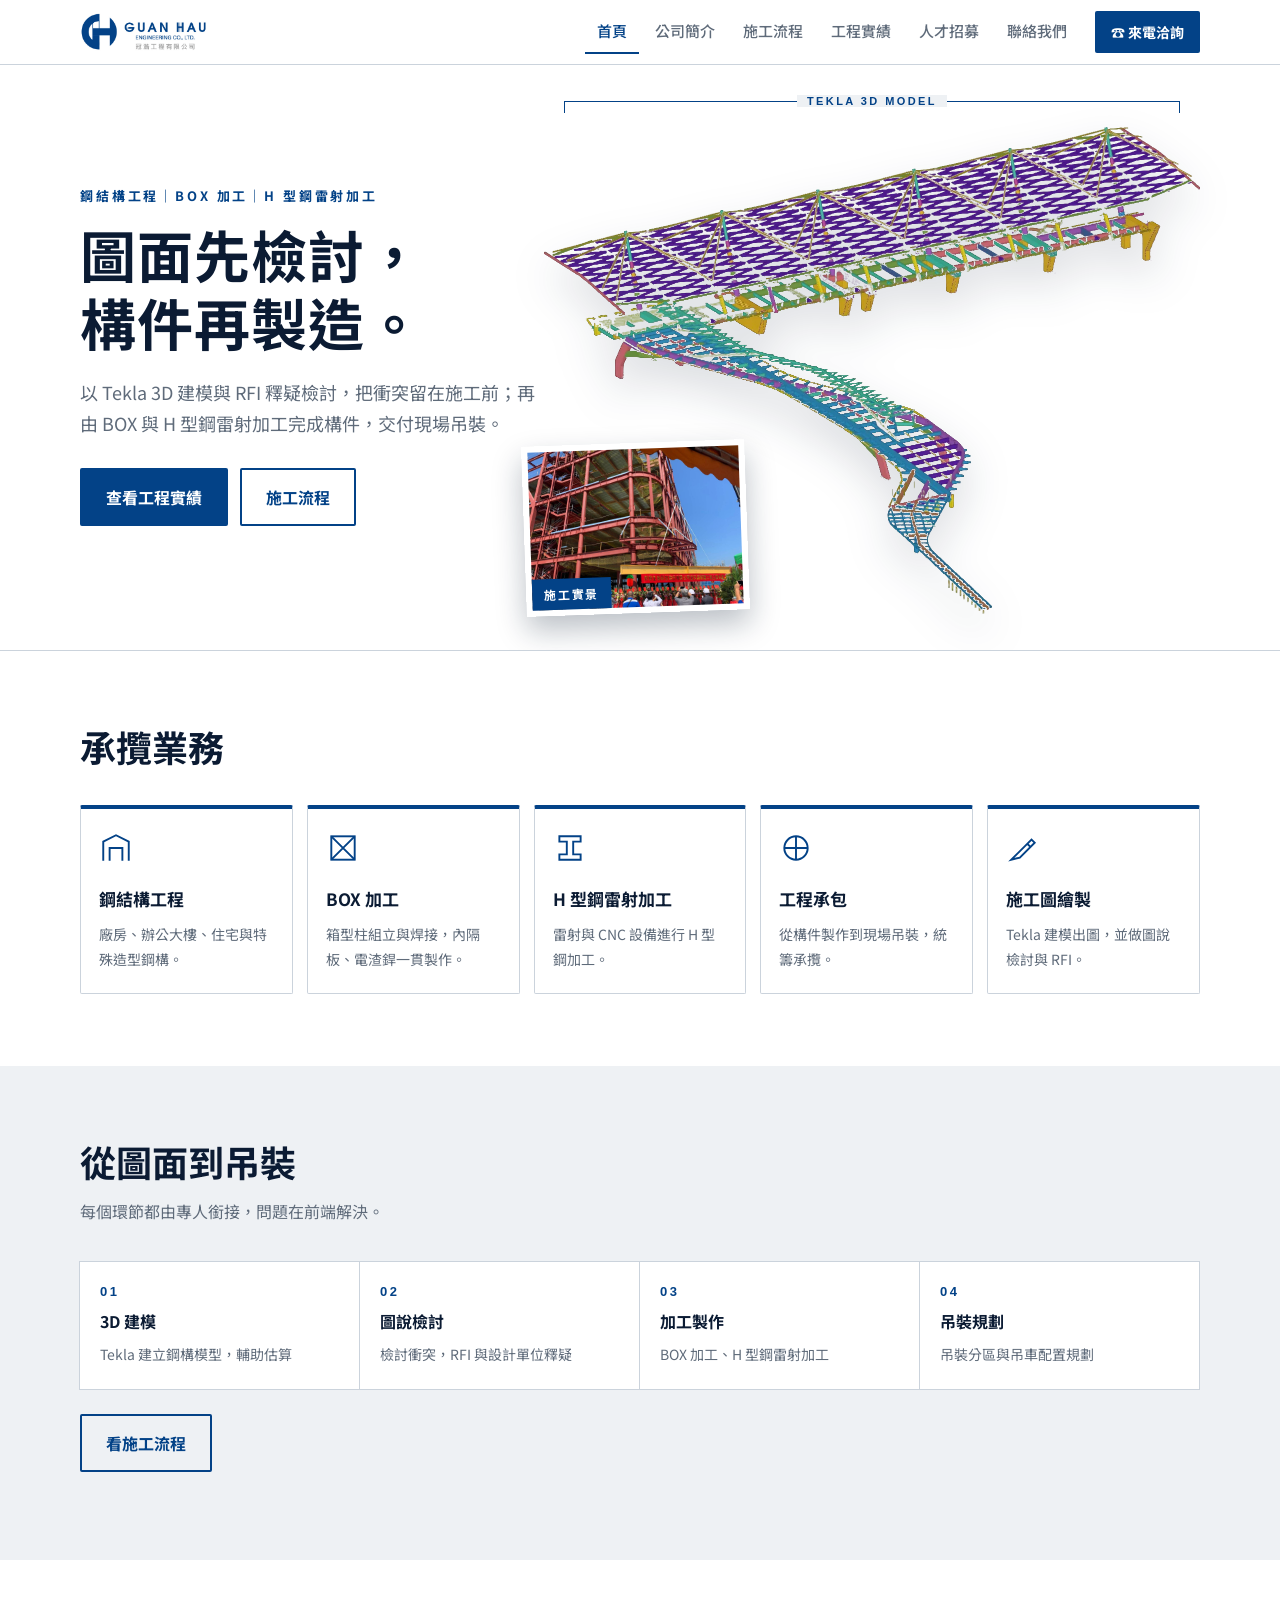
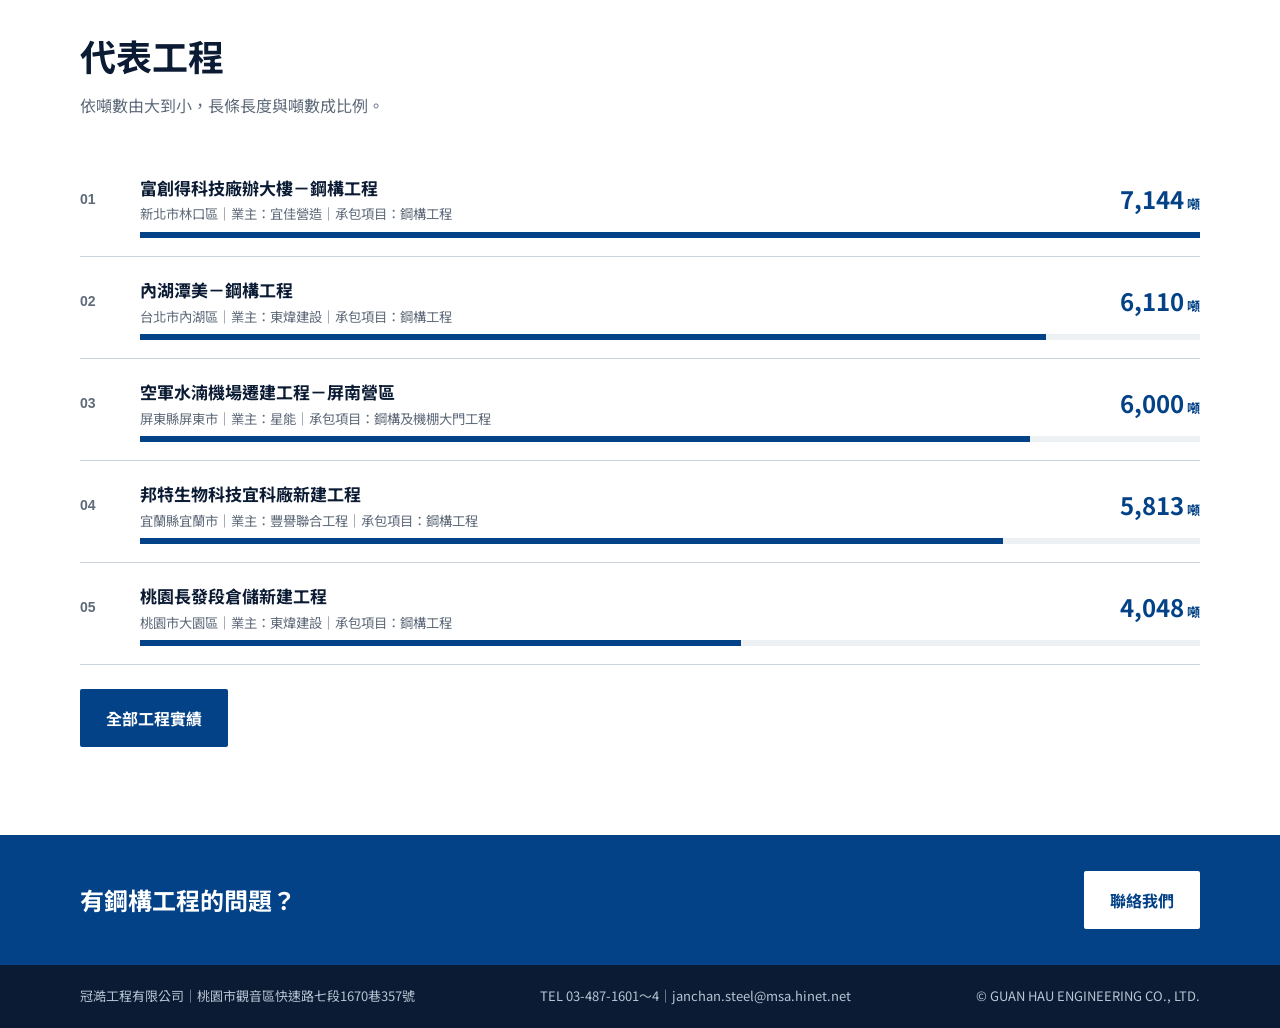
==== index.html @ edbbcd39 "Add files via upload" ====
<!doctype html><html lang="zh-Hant"><head><meta charset="utf-8"><meta name="viewport" content="width=device-width,initial-scale=1,viewport-fit=cover"><meta name="color-scheme" content="light"><title>冠澔工程有限公司｜鋼結構工程</title><meta name="description" content="冠澔工程有限公司：鋼結構工程、BOX 加工、H 型鋼雷射加工、工程承包、施工圖繪製。桃園市觀音區。"><link rel="icon" href="data:image/svg+xml,%3Csvg xmlns=%27http://www.w3.org/2000/svg%27 viewBox=%270 0 10 10%27%3E%3Ccircle cx=%275%27 cy=%275%27 r=%275%27 fill=%27%23034287%27/%3E%3C/svg%3E"><link rel="preconnect" href="https://fonts.googleapis.com"><link rel="preconnect" href="https://fonts.gstatic.com" crossorigin><link href="https://fonts.googleapis.com/css2?family=Noto+Sans+TC:wght@400;500;700&display=swap" rel="stylesheet"><link rel="stylesheet" href="style.css"></head><body><header class="gh-hd"><div class="wrap"><a class="gh-logo" href="index.html"><img src="img/logo.png" alt="冠澔工程有限公司 GUAN HAU"></a><nav class="gh-nav" aria-label="主選單"><a href="index.html" data-k="index" class=on>首頁</a><a href="about.html" data-k="about">公司簡介</a><a href="process.html" data-k="process">施工流程</a><a href="projects.html" data-k="projects">工程實績</a><a href="careers.html" data-k="careers">人才招募</a><a href="contact.html" data-k="contact">聯絡我們</a></nav><a class="gh-cta tel" href="tel:+88634871601">來電洽詢</a><button class="gh-burger" aria-label="選單" aria-expanded="false">☰</button></div></header><main><section class="hero2"><div class="wrap hw"><div><p class="eyebrow">鋼結構工程｜BOX 加工｜H 型鋼雷射加工</p><h1>圖面先檢討，<br>構件再製造。</h1><p class="lead">以 Tekla 3D 建模與 RFI 釋疑檢討，把衝突留在施工前；再由 BOX 與 H 型鋼雷射加工完成構件，交付現場吊裝。</p><div class="row"><a class="btn" href="projects.html">查看工程實績</a><a class="btn ghost" href="process.html">施工流程</a></div></div>
<div class="hm"><div class="dim"><span>TEKLA 3D MODEL</span></div><img class="cut" src="img/tekla04.webp" alt="Tekla 三維鋼構模型"><figure class="inset"><img src="img/bt2.jpg" alt="邦特宜科廠鋼構吊裝"><figcaption class="cap">施工實景</figcaption></figure></div></div></section>
<section class="sec"><div class="wrap"><div class="sec-hd"><h2>承攬業務</h2></div><div class="svc"><div class="card rv"><svg viewBox="0 0 32 32"><path d="M4 28V10l12-6 12 6v18M10 28V16h12v12"/></svg><h3>鋼結構工程</h3><p>廠房、辦公大樓、住宅與特殊造型鋼構。</p></div><div class="card rv"><svg viewBox="0 0 32 32"><rect x="5" y="5" width="22" height="22"/><path d="M5 5l22 22M27 5L5 27"/></svg><h3>BOX 加工</h3><p>箱型柱組立與焊接，內隔板、電渣銲一貫製作。</p></div><div class="card rv"><svg viewBox="0 0 32 32"><path d="M6 5h20v5H19v12h7v5H6v-5h7V10H6z"/></svg><h3>H 型鋼雷射加工</h3><p>雷射與 CNC 設備進行 H 型鋼加工。</p></div><div class="card rv"><svg viewBox="0 0 32 32"><circle cx="16" cy="16" r="11"/><path d="M5 16h22M16 5v22"/></svg><h3>工程承包</h3><p>從構件製作到現場吊裝，統籌承攬。</p></div><div class="card rv"><svg viewBox="0 0 32 32"><path d="M5 27l5-5 14-14 3 3-14 14-8 2zM20 12l3 3"/></svg><h3>施工圖繪製</h3><p>Tekla 建模出圖，並做圖說檢討與 RFI。</p></div></div></div></section>
<section class="sec alt"><div class="wrap"><div class="sec-hd"><h2>從圖面到吊裝</h2><p>每個環節都由專人銜接，問題在前端解決。</p></div><div class="flow rv"><div><b>3D 建模</b><span>Tekla 建立鋼構模型，輔助估算</span></div><div><b>圖說檢討</b><span>檢討衝突，RFI 與設計單位釋疑</span></div><div><b>加工製作</b><span>BOX 加工、H 型鋼雷射加工</span></div><div><b>吊裝規劃</b><span>吊裝分區與吊車配置規劃</span></div></div><p style="margin-top:24px"><a class="btn ghost" href="process.html">看施工流程</a></p></div></section>
<section class="sec"><div class="wrap"><div class="sec-hd"><h2>代表工程</h2><p>依噸數由大到小，長條長度與噸數成比例。</p></div><div class="pj rv"><span class="n">01</span><div><h3>富創得科技廠辦大樓－鋼構工程</h3><small>新北市林口區｜業主：宜佳營造｜承包項目：鋼構工程</small></div><div class="t">7,144<i> 噸</i></div><div class="bar" style="--w:100.0%"><u></u></div></div><div class="pj rv"><span class="n">02</span><div><h3>內湖潭美－鋼構工程</h3><small>台北市內湖區｜業主：東煒建設｜承包項目：鋼構工程</small></div><div class="t">6,110<i> 噸</i></div><div class="bar" style="--w:85.5%"><u></u></div></div><div class="pj rv"><span class="n">03</span><div><h3>空軍水湳機場遷建工程－屏南營區</h3><small>屏東縣屏東市｜業主：星能｜承包項目：鋼構及機棚大門工程</small></div><div class="t">6,000<i> 噸</i></div><div class="bar" style="--w:84.0%"><u></u></div></div><div class="pj rv"><span class="n">04</span><div><h3>邦特生物科技宜科廠新建工程</h3><small>宜蘭縣宜蘭市｜業主：豐譽聯合工程｜承包項目：鋼構工程</small></div><div class="t">5,813<i> 噸</i></div><div class="bar" style="--w:81.4%"><u></u></div></div><div class="pj rv"><span class="n">05</span><div><h3>桃園長發段倉儲新建工程</h3><small>桃園市大園區｜業主：東煒建設｜承包項目：鋼構工程</small></div><div class="t">4,048<i> 噸</i></div><div class="bar" style="--w:56.7%"><u></u></div></div><p style="margin-top:24px"><a class="btn" href="projects.html">全部工程實績</a></p></div></section><section class="cta-sl"><div class="wrap"><h2>有鋼構工程的問題？</h2><a class="btn" style="background:#fff;color:var(--blue);border-color:#fff" href="contact.html">聯絡我們</a></div></section></main><footer class="ft"><div class="wrap"><p>冠澔工程有限公司｜桃園市觀音區快速路七段1670巷357號</p><p>TEL 03-487-1601～4｜janchan.steel@msa.hinet.net</p><p>© GUAN HAU ENGINEERING CO., LTD.</p></div></footer><script src="main.js"></script></body></html>
---- style.css ----
:root{--blue:#034287;--navy:#0B1B33;--steel:#EEF1F4;--line:#CBD3DC;--gray:#5F6B7A;--ink:#111A27;--r:2px;box-sizing:border-box;padding-top:env(safe-area-inset-top,0);padding-bottom:env(safe-area-inset-bottom,0)}
*,*::before,*::after{box-sizing:inherit}html{scroll-behavior:smooth}
body{margin:0;background:#fff;color:var(--ink);font:16px/1.75 "Noto Sans TC","PingFang TC","Microsoft JhengHei",sans-serif;-webkit-font-smoothing:antialiased}
a{color:inherit}.wrap{max-width:1160px;margin:0 auto;padding:0 20px}
.gh-hd{position:sticky;top:0;z-index:20;background:#fff;border-bottom:1px solid var(--line)}
.gh-hd .wrap{display:flex;align-items:center;gap:16px;height:64px}
.gh-logo img{height:38px;display:block}.gh-nav{margin-left:auto;display:flex;gap:4px}
.gh-nav a{padding:8px 12px;text-decoration:none;font-size:15px;font-weight:500;color:var(--gray);border-bottom:2px solid transparent;transition:color .2s,border-color .2s}
.gh-nav a:hover,.gh-nav a.on{color:var(--blue);border-color:var(--blue)}
.gh-cta{background:var(--blue);color:#fff;padding:9px 16px;border-radius:var(--r);text-decoration:none;font-weight:700;font-size:14px;transition:background .2s,transform .2s}
.gh-cta:hover{background:var(--navy);transform:translateY(-1px)}
.gh-burger{display:none;background:none;border:1px solid var(--line);border-radius:var(--r);width:40px;height:40px;font-size:18px;cursor:pointer}
.btn{display:inline-block;padding:13px 24px;border-radius:var(--r);font-weight:700;text-decoration:none;border:2px solid var(--blue);background:var(--blue);color:#fff;cursor:pointer;font:inherit;font-weight:700;transition:background .2s,color .2s,transform .2s}
.btn:hover{background:var(--navy);border-color:var(--navy);transform:translateY(-2px)}
.btn.ghost{background:transparent;color:var(--blue)}.btn.ghost:hover{background:var(--blue);color:#fff}
.hero{background:linear-gradient(105deg,#fff 0 55%,var(--navy) 55.1% 100%);overflow:hidden}
.hero .wrap{display:grid;grid-template-columns:1.05fr .95fr;gap:24px;align-items:center;min-height:540px}
.eyebrow{font:700 13px/1 "Noto Sans TC",sans-serif;letter-spacing:.22em;color:var(--blue);margin:0 0 18px}
h1{font-size:clamp(34px,5vw,56px);line-height:1.22;margin:0 0 20px;letter-spacing:.02em;color:var(--navy)}
h2{font-size:clamp(26px,3.4vw,36px);line-height:1.3;margin:0 0 12px;color:var(--navy)}h3{margin:0 0 8px;font-size:19px;color:var(--navy)}
.lead{font-size:18px;color:var(--gray);max-width:30em;margin:0 0 28px}.row{display:flex;gap:12px;flex-wrap:wrap}
.hero svg{width:100%;height:auto;max-height:440px}
.sec{padding:72px 0}.sec.alt{background:var(--steel)}.sec.dark{background:var(--navy);color:#fff}.sec.dark h2,.sec.dark h3{color:#fff}
.sec-hd{margin-bottom:36px}.sec-hd p{color:var(--gray);margin:0;max-width:40em}.dark .sec-hd p{color:#B8C4D3}
.stats{display:grid;grid-template-columns:repeat(3,1fr);border:1px solid var(--line);background:#fff}
.stats div{padding:24px;border-right:1px solid var(--line)}.stats div:last-child{border:0}
.stats b{display:block;font-size:clamp(28px,4vw,42px);color:var(--blue);line-height:1.1;font-variant-numeric:tabular-nums}.stats span{color:var(--gray);font-size:14px}
.grid2{display:grid;grid-template-columns:1fr 1fr;gap:20px}.grid3{display:grid;grid-template-columns:repeat(3,1fr);gap:20px}
.card{background:#fff;border:1px solid var(--line);border-top:4px solid var(--blue);border-radius:var(--r);padding:28px;transition:transform .25s,box-shadow .25s}
.card:hover{transform:translateY(-4px);box-shadow:0 12px 28px rgba(11,27,51,.1)}.card p{margin:0;color:var(--gray)}
.card .no{font:700 13px/1 sans-serif;letter-spacing:.2em;color:var(--blue);display:block;margin-bottom:12px}
.steps{counter-reset:s;list-style:none;margin:0;padding:0;display:grid;gap:0;border-left:3px solid var(--blue)}
.steps li{counter-increment:s;padding:14px 0 14px 24px;position:relative}.steps li::before{content:counter(s);position:absolute;left:-15px;top:14px;width:27px;height:27px;background:var(--blue);color:#fff;font:700 13px/27px sans-serif;text-align:center;border-radius:50%}
.steps b{display:block;color:var(--navy)}.dark .steps b{color:#fff}.steps span{color:var(--gray);font-size:15px}.dark .steps span{color:#B8C4D3}
.eq{list-style:none;padding:0;margin:0;display:grid;grid-template-columns:repeat(2,1fr);gap:0;border-top:1px solid var(--line)}
.eq li{padding:12px 0;border-bottom:1px solid var(--line);display:flex;gap:10px}.eq li::before{content:"";width:8px;height:8px;background:var(--blue);margin-top:11px;flex:none}
.pj{display:grid;grid-template-columns:44px 1fr auto;gap:6px 16px;padding:18px 0;border-bottom:1px solid var(--line);align-items:center}
.pj .n{font:700 14px sans-serif;color:var(--gray)}.pj h3{margin:0;font-size:17px}.pj small{color:var(--gray);display:block}
.pj .t{font-size:24px;font-weight:700;color:var(--blue);font-variant-numeric:tabular-nums;text-align:right}.pj .t i{font-size:13px;font-style:normal}
.bar{grid-column:2/4;height:6px;background:var(--steel)}.bar u{display:block;height:100%;width:0;background:var(--blue);transition:width 1.1s cubic-bezier(.2,.7,.2,1)}
.in .bar u,.bar.in u{width:var(--w)}
.ph{aspect-ratio:16/9;background:repeating-linear-gradient(135deg,var(--steel) 0 14px,#E3E8ED 14px 28px);display:grid;place-items:center;color:var(--gray);font-size:14px;border:1px dashed var(--line)}
.tag{display:inline-block;font-size:12px;font-weight:700;letter-spacing:.1em;background:#FFF3C4;color:#6B5200;padding:2px 8px;border-radius:var(--r)}
.info{list-style:none;margin:0;padding:0}.info li{padding:14px 0;border-bottom:1px solid var(--line);display:grid;grid-template-columns:80px 1fr;gap:12px}.info b{color:var(--blue)}
form{display:grid;gap:14px}label{font-weight:700;font-size:14px;display:grid;gap:6px}
input,select,textarea{font:inherit;padding:11px 12px;border:1px solid var(--line);border-radius:var(--r);background:#fff;color:var(--ink);transition:border-color .2s,box-shadow .2s}
input:focus,select:focus,textarea:focus{outline:0;border-color:var(--blue);box-shadow:0 0 0 3px rgba(3,66,135,.15)}
.ok{color:var(--blue);font-weight:700;min-height:1.5em;margin:0}
.ft{background:var(--navy);color:#B8C4D3;padding:44px 0 28px;font-size:14px}.ft .wrap{display:grid;grid-template-columns:1.4fr 1fr 1fr;gap:28px}.ft h4{color:#fff;margin:0 0 10px}.ft a{text-decoration:none}.ft a:hover{color:#fff}.ft p{margin:4px 0}
.copy{grid-column:1/-1;border-top:1px solid #24364F;padding-top:18px;margin-top:8px}
.rv{opacity:0;transform:translateY(18px);transition:opacity .7s,transform .7s}.rv.in{opacity:1;transform:none}
@media(max-width:860px){.gh-burger{display:block;margin-left:auto}.gh-nav{display:none;position:absolute;top:64px;left:0;right:0;background:#fff;flex-direction:column;padding:8px 20px 16px;border-bottom:1px solid var(--line)}.gh-nav.open{display:flex}.gh-cta{order:3}
.hero{background:linear-gradient(180deg,#fff 0 58%,var(--navy) 58.1% 100%)}.hero .wrap{grid-template-columns:1fr;min-height:0;padding-top:40px;padding-bottom:24px}.hero svg{max-height:260px}
.grid2,.grid3,.eq,.ft .wrap{grid-template-columns:1fr}.stats{grid-template-columns:1fr}.stats div{border-right:0;border-bottom:1px solid var(--line)}.sec{padding:52px 0}.pj{grid-template-columns:34px 1fr}.pj .t{grid-column:2;text-align:left}.bar{grid-column:1/-1}}
@media(prefers-reduced-motion:reduce){*{transition:none!important;scroll-behavior:auto!important}.rv{opacity:1;transform:none}.bar u{width:var(--w)}}

.hero{background:linear-gradient(105deg,#fff 0 52%,var(--navy) 52.1% 100%)}
.hero .wrap{grid-template-columns:1fr 1fr;padding-top:40px;padding-bottom:40px}
.hv{display:grid;gap:12px}.hv figure{margin:0;position:relative;overflow:hidden;border:1px solid #2A4468;background:#0B1B33}
.hv img{display:block;width:100%;height:100%;object-fit:cover;transition:transform .6s}.hv figure:hover img{transform:scale(1.04)}
.hv .a{aspect-ratio:16/8}.hv .b{aspect-ratio:16/10}
figcaption.cap{position:absolute;left:0;bottom:0;background:var(--blue);color:#fff;font-size:12px;font-weight:700;letter-spacing:.14em;padding:5px 12px}
.svc{display:grid;grid-template-columns:repeat(5,1fr);gap:14px}.svc .card{padding:22px 18px}.svc h3{font-size:17px}.svc p{font-size:14px}
.svc svg{width:34px;height:34px;stroke:var(--blue);fill:none;stroke-width:1.8;margin-bottom:12px}
.flow{display:grid;grid-template-columns:repeat(4,1fr);gap:0;counter-reset:f}.flow div{padding:22px 20px;border:1px solid var(--line);margin-left:-1px;background:#fff;position:relative;counter-increment:f}
.flow div::before{content:"0" counter(f);font:700 13px sans-serif;letter-spacing:.2em;color:var(--blue);display:block;margin-bottom:8px}.flow b{color:var(--navy);display:block;margin-bottom:4px}.flow span{font-size:14px;color:var(--gray)}
.strip{display:grid;grid-template-columns:repeat(3,1fr);gap:12px}.strip img,.gal img{width:100%;aspect-ratio:4/3;object-fit:cover;display:block;transition:transform .5s}.strip figure,.gal figure{margin:0;overflow:hidden;position:relative}.strip figure:hover img,.gal figure:hover img{transform:scale(1.04)}
.gal{display:grid;grid-template-columns:repeat(3,1fr);gap:12px}.gal.two{grid-template-columns:repeat(2,1fr)}
.pgrid{display:grid;grid-template-columns:repeat(3,1fr);gap:20px}
.pc{background:#fff;border:1px solid var(--line);border-radius:var(--r);overflow:hidden;transition:transform .25s,box-shadow .25s}.pc:hover{transform:translateY(-4px);box-shadow:0 12px 28px rgba(11,27,51,.12)}
.pic{position:relative;aspect-ratio:4/3;background:var(--steel);overflow:hidden;cursor:pointer}.pic img{position:absolute;inset:0;width:100%;height:100%;object-fit:cover;transition:opacity .5s,transform .6s}.pic img+img{opacity:0}.pic.alt img:first-child{opacity:0}.pic.alt img+img{opacity:1}.pic:hover img{transform:scale(1.04)}
.pic i{position:absolute;right:8px;bottom:8px;background:rgba(11,27,51,.8);color:#fff;font:600 12px sans-serif;padding:3px 8px;font-style:normal}
.pc .b{padding:16px 18px 18px}.pc h3{font-size:17px;margin:0 0 4px}.pc small{color:var(--gray);display:block}.pc .t{color:var(--blue);font-weight:700;font-size:20px;margin-top:6px;font-variant-numeric:tabular-nums}
.tabs{display:flex;gap:8px;flex-wrap:wrap;margin-bottom:18px}.tabs button{font:inherit;font-size:14px;font-weight:700;padding:8px 16px;border:1px solid var(--line);background:#fff;color:var(--gray);border-radius:var(--r);cursor:pointer;transition:all .2s}.tabs button:hover{border-color:var(--blue);color:var(--blue)}.tabs button.on{background:var(--blue);border-color:var(--blue);color:#fff}
.tw{overflow-x:auto}table{width:100%;border-collapse:collapse;font-size:15px;min-width:640px}th{text-align:left;font-size:13px;letter-spacing:.08em;color:var(--gray);padding:10px 12px;border-bottom:2px solid var(--navy)}td{padding:12px;border-bottom:1px solid var(--line)}td.n{text-align:right;font-weight:700;color:var(--blue);font-variant-numeric:tabular-nums;white-space:nowrap}tbody tr{transition:background .2s}tbody tr:hover{background:var(--steel)}tr[hidden]{display:none}
.about p{color:#33404F}.pts{display:grid;gap:14px;margin-top:8px}.pts div{border-left:4px solid var(--blue);padding:4px 0 4px 16px}.pts b{color:var(--navy);display:block}.pts span{color:var(--gray);font-size:15px}
.ft{padding:20px 0;font-size:13px}.ft .wrap{display:flex;flex-wrap:wrap;gap:6px 22px;align-items:center;justify-content:space-between}.ft p{margin:0}
.cta-sl{background:var(--blue);color:#fff;padding:36px 0}.cta-sl .wrap{display:flex;gap:16px;align-items:center;justify-content:space-between;flex-wrap:wrap}.cta-sl h2{color:#fff;margin:0;font-size:24px}
.gh-cta.tel::before{content:"☎ "}
@media(max-width:860px){.hero{background:linear-gradient(180deg,#fff 0 56%,var(--navy) 56.1% 100%)}.hero .wrap{grid-template-columns:1fr}.svc,.flow,.pgrid,.strip,.gal{grid-template-columns:1fr}.flow div{margin:-1px 0 0}.gal.two{grid-template-columns:1fr}.ft .wrap{display:block}}

.hero2{background:#EEF1F4 linear-gradient(#DCE3EB 1px,transparent 1px) 0 0/48px 48px,linear-gradient(90deg,#DCE3EB 1px,transparent 1px) 0 0/48px 48px;border-bottom:1px solid var(--line);overflow:hidden}
.hw{display:grid;grid-template-columns:.82fr 1.18fr;gap:8px;align-items:center;min-height:580px;padding-top:36px;padding-bottom:36px}
.hm{position:relative;padding-top:26px}.cut{display:block;width:100%;height:auto;filter:drop-shadow(0 20px 22px rgba(11,27,51,.2))}
.dim{position:absolute;top:0;left:3%;right:3%;height:12px;border:1px solid var(--blue);border-bottom:0;font:700 11px/1 sans-serif;letter-spacing:.22em;color:var(--blue);text-align:center}.dim span{position:relative;top:-6px;background:#EEF1F4;padding:0 10px}
.inset{position:absolute;left:-3%;bottom:0;width:34%;margin:0;border:6px solid #fff;box-shadow:0 14px 30px rgba(11,27,51,.28);transform:rotate(-2deg);transition:transform .4s}.inset:hover{transform:rotate(0) scale(1.03)}.inset img{display:block;width:100%;aspect-ratio:4/3;object-fit:cover}
.st2 li{display:grid;grid-template-columns:1fr 320px;gap:28px;align-items:center;padding:22px 0 22px 26px;border-bottom:1px solid var(--line)}.st2 li::before{top:calc(50% - 14px)}.st2 li:last-child{border-bottom:0}
.st2 b{font-size:20px;margin-bottom:4px}.ph2{aspect-ratio:16/10;overflow:hidden;background:var(--steel)}.ph2 img{width:100%;height:100%;object-fit:cover;display:block;transition:transform .5s}.ph2:hover img{transform:scale(1.05)}.ph2 img.ct{object-fit:contain;padding:8px}
.sp{display:grid;grid-template-columns:1.05fr .95fr;gap:36px;align-items:center}.sp .ph2{aspect-ratio:4/3}
@media(max-width:860px){.hw{grid-template-columns:1fr;min-height:0}.inset{width:42%;left:0}.st2 li{grid-template-columns:1fr}.sp{grid-template-columns:1fr}}
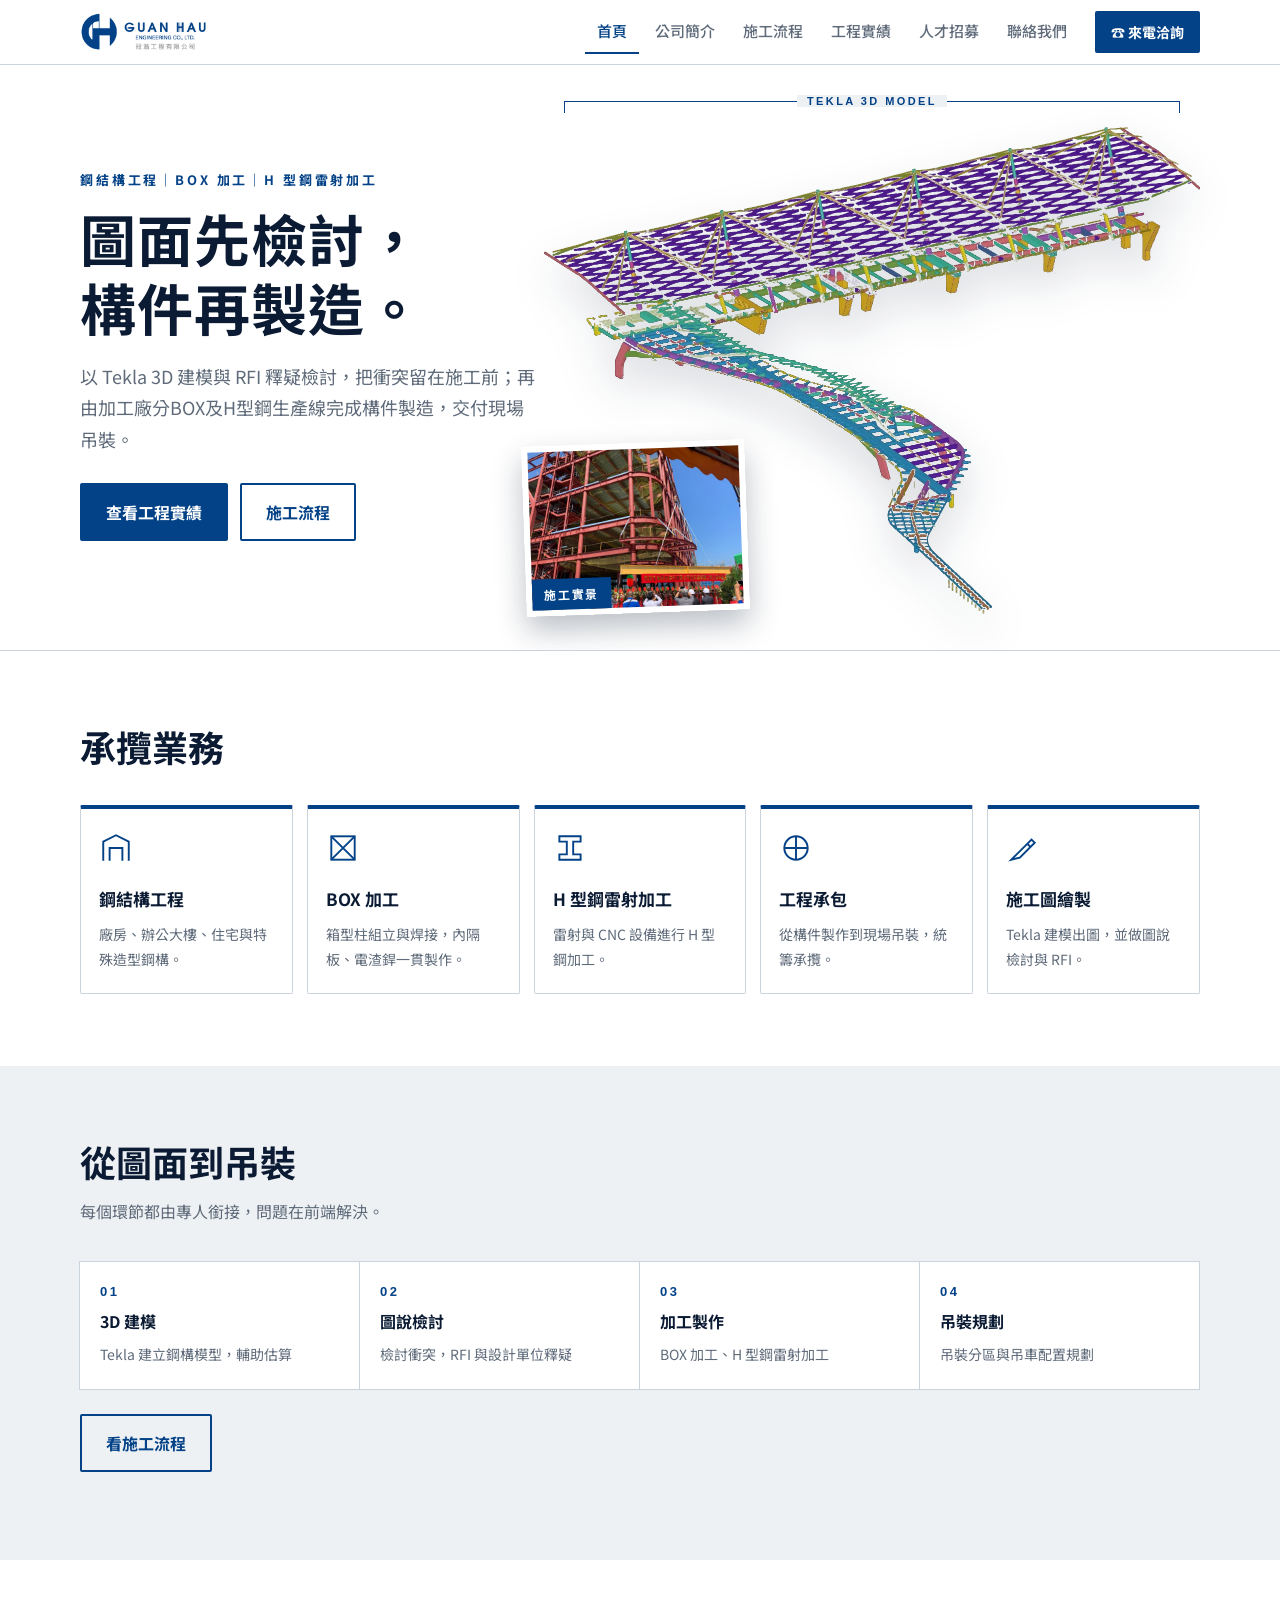
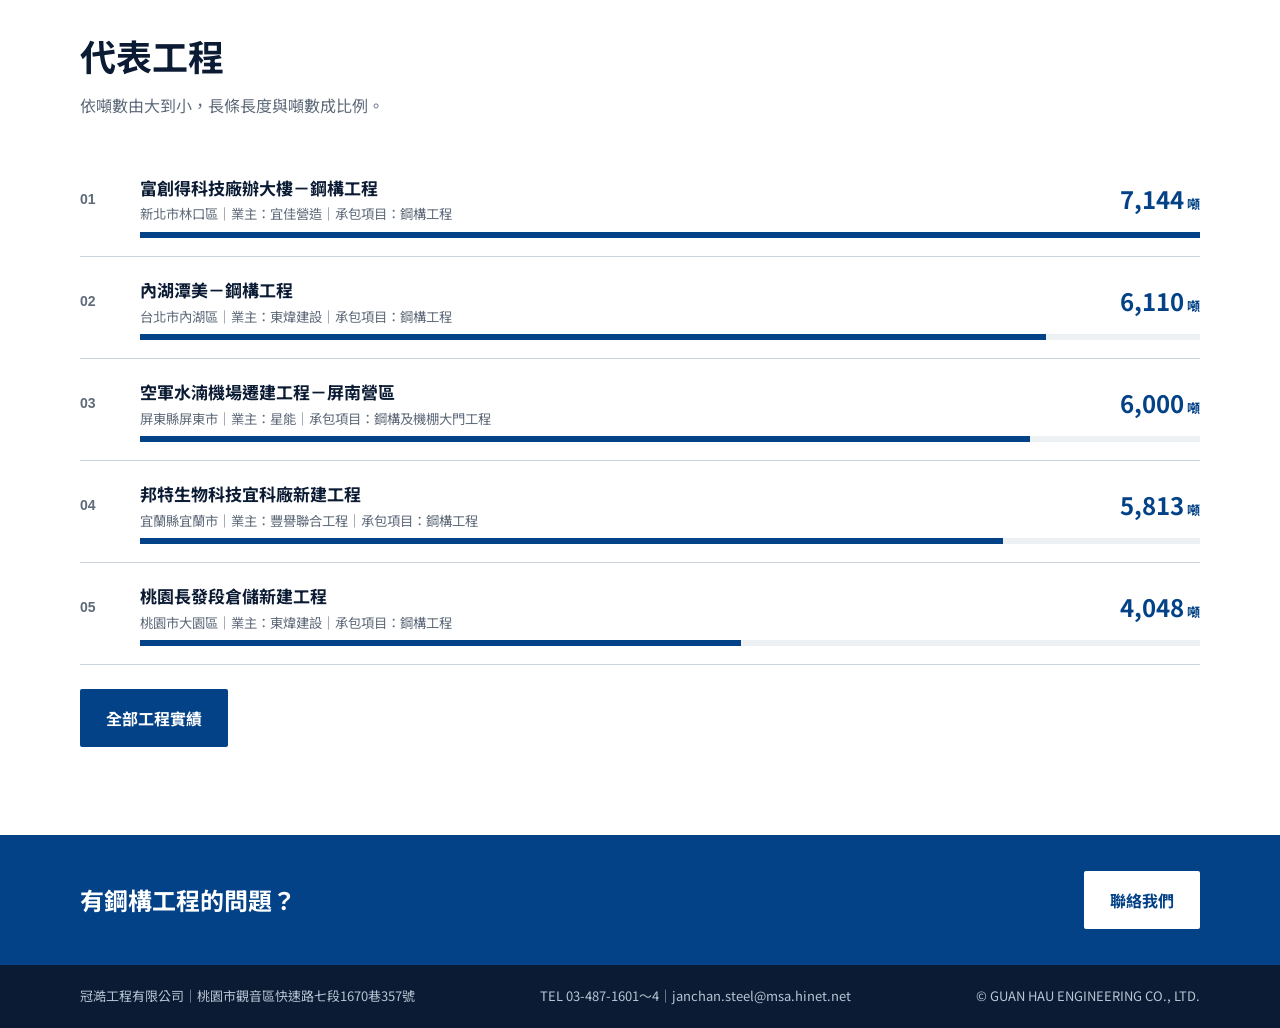
==== commit 2a308e30: "Update content and structure in index.html" ====
--- a/index.html
+++ b/index.html
@@ -1,5 +1,5 @@
-<!doctype html><html lang="zh-Hant"><head><meta charset="utf-8"><meta name="viewport" content="width=device-width,initial-scale=1,viewport-fit=cover"><meta name="color-scheme" content="light"><title>冠澔工程有限公司｜鋼結構工程</title><meta name="description" content="冠澔工程有限公司：鋼結構工程、BOX 加工、H 型鋼雷射加工、工程承包、施工圖繪製。桃園市觀音區。"><link rel="icon" href="data:image/svg+xml,%3Csvg xmlns=%27http://www.w3.org/2000/svg%27 viewBox=%270 0 10 10%27%3E%3Ccircle cx=%275%27 cy=%275%27 r=%275%27 fill=%27%23034287%27/%3E%3C/svg%3E"><link rel="preconnect" href="https://fonts.googleapis.com"><link rel="preconnect" href="https://fonts.gstatic.com" crossorigin><link href="https://fonts.googleapis.com/css2?family=Noto+Sans+TC:wght@400;500;700&display=swap" rel="stylesheet"><link rel="stylesheet" href="style.css"></head><body><header class="gh-hd"><div class="wrap"><a class="gh-logo" href="index.html"><img src="img/logo.png" alt="冠澔工程有限公司 GUAN HAU"></a><nav class="gh-nav" aria-label="主選單"><a href="index.html" data-k="index" class=on>首頁</a><a href="about.html" data-k="about">公司簡介</a><a href="process.html" data-k="process">施工流程</a><a href="projects.html" data-k="projects">工程實績</a><a href="careers.html" data-k="careers">人才招募</a><a href="contact.html" data-k="contact">聯絡我們</a></nav><a class="gh-cta tel" href="tel:+88634871601">來電洽詢</a><button class="gh-burger" aria-label="選單" aria-expanded="false">☰</button></div></header><main><section class="hero2"><div class="wrap hw"><div><p class="eyebrow">鋼結構工程｜BOX 加工｜H 型鋼雷射加工</p><h1>圖面先檢討，<br>構件再製造。</h1><p class="lead">以 Tekla 3D 建模與 RFI 釋疑檢討，把衝突留在施工前；再由 BOX 與 H 型鋼雷射加工完成構件，交付現場吊裝。</p><div class="row"><a class="btn" href="projects.html">查看工程實績</a><a class="btn ghost" href="process.html">施工流程</a></div></div>
+<!doctype html><html lang="zh-Hant"><head><meta charset="utf-8"><meta name="viewport" content="width=device-width,initial-scale=1,viewport-fit=cover"><meta name="color-scheme" content="light"><title>冠澔工程有限公司｜鋼結構工程</title><meta name="description" content="冠澔工程有限公司：鋼結構工程、BOX 加工、H 型鋼雷射加工、工程承包、施工圖繪製。桃園市觀音區。"><link rel="icon" href="data:image/svg+xml,%3Csvg xmlns=%27http://www.w3.org/2000/svg%27 viewBox=%270 0 10 10%27%3E%3Ccircle cx=%275%27 cy=%275%27 r=%275%27 fill=%27%23034287%27/%3E%3C/svg%3E"><link rel="preconnect" href="https://fonts.googleapis.com"><link rel="preconnect" href="https://fonts.gstatic.com" crossorigin><link href="https://fonts.googleapis.com/css2?family=Noto+Sans+TC:wght@400;500;700&display=swap" rel="stylesheet"><link rel="stylesheet" href="style.css"></head><body><header class="gh-hd"><div class="wrap"><a class="gh-logo" href="index.html"><img src="img/logo.png" alt="冠澔工程有限公司 GUAN HAU"></a><nav class="gh-nav" aria-label="主選單"><a href="index.html" data-k="index" class=on>首頁</a><a href="about.html" data-k="about">公司簡介</a><a href="process.html" data-k="process">施工流程</a><a href="projects.html" data-k="projects">工程實績</a><a href="careers.html" data-k="careers">人才招募</a><a href="contact.html" data-k="contact">聯絡我們</a></nav><a class="gh-cta tel" href="tel:+88634871601">來電洽詢</a><button class="gh-burger" aria-label="選單" aria-expanded="false">☰</button></div></header><main><section class="hero2"><div class="wrap hw"><div><p class="eyebrow">鋼結構工程｜BOX 加工｜H 型鋼雷射加工</p><h1>圖面先檢討，<br>構件再製造。</h1><p class="lead">以 Tekla 3D 建模與 RFI 釋疑檢討，把衝突留在施工前；再由加工廠分BOX及H型鋼生產線完成構件製造，交付現場吊裝。</p><div class="row"><a class="btn" href="projects.html">查看工程實績</a><a class="btn ghost" href="process.html">施工流程</a></div></div>
 <div class="hm"><div class="dim"><span>TEKLA 3D MODEL</span></div><img class="cut" src="img/tekla04.webp" alt="Tekla 三維鋼構模型"><figure class="inset"><img src="img/bt2.jpg" alt="邦特宜科廠鋼構吊裝"><figcaption class="cap">施工實景</figcaption></figure></div></div></section>
 <section class="sec"><div class="wrap"><div class="sec-hd"><h2>承攬業務</h2></div><div class="svc"><div class="card rv"><svg viewBox="0 0 32 32"><path d="M4 28V10l12-6 12 6v18M10 28V16h12v12"/></svg><h3>鋼結構工程</h3><p>廠房、辦公大樓、住宅與特殊造型鋼構。</p></div><div class="card rv"><svg viewBox="0 0 32 32"><rect x="5" y="5" width="22" height="22"/><path d="M5 5l22 22M27 5L5 27"/></svg><h3>BOX 加工</h3><p>箱型柱組立與焊接，內隔板、電渣銲一貫製作。</p></div><div class="card rv"><svg viewBox="0 0 32 32"><path d="M6 5h20v5H19v12h7v5H6v-5h7V10H6z"/></svg><h3>H 型鋼雷射加工</h3><p>雷射與 CNC 設備進行 H 型鋼加工。</p></div><div class="card rv"><svg viewBox="0 0 32 32"><circle cx="16" cy="16" r="11"/><path d="M5 16h22M16 5v22"/></svg><h3>工程承包</h3><p>從構件製作到現場吊裝，統籌承攬。</p></div><div class="card rv"><svg viewBox="0 0 32 32"><path d="M5 27l5-5 14-14 3 3-14 14-8 2zM20 12l3 3"/></svg><h3>施工圖繪製</h3><p>Tekla 建模出圖，並做圖說檢討與 RFI。</p></div></div></div></section>
 <section class="sec alt"><div class="wrap"><div class="sec-hd"><h2>從圖面到吊裝</h2><p>每個環節都由專人銜接，問題在前端解決。</p></div><div class="flow rv"><div><b>3D 建模</b><span>Tekla 建立鋼構模型，輔助估算</span></div><div><b>圖說檢討</b><span>檢討衝突，RFI 與設計單位釋疑</span></div><div><b>加工製作</b><span>BOX 加工、H 型鋼雷射加工</span></div><div><b>吊裝規劃</b><span>吊裝分區與吊車配置規劃</span></div></div><p style="margin-top:24px"><a class="btn ghost" href="process.html">看施工流程</a></p></div></section>
-<section class="sec"><div class="wrap"><div class="sec-hd"><h2>代表工程</h2><p>依噸數由大到小，長條長度與噸數成比例。</p></div><div class="pj rv"><span class="n">01</span><div><h3>富創得科技廠辦大樓－鋼構工程</h3><small>新北市林口區｜業主：宜佳營造｜承包項目：鋼構工程</small></div><div class="t">7,144<i> 噸</i></div><div class="bar" style="--w:100.0%"><u></u></div></div><div class="pj rv"><span class="n">02</span><div><h3>內湖潭美－鋼構工程</h3><small>台北市內湖區｜業主：東煒建設｜承包項目：鋼構工程</small></div><div class="t">6,110<i> 噸</i></div><div class="bar" style="--w:85.5%"><u></u></div></div><div class="pj rv"><span class="n">03</span><div><h3>空軍水湳機場遷建工程－屏南營區</h3><small>屏東縣屏東市｜業主：星能｜承包項目：鋼構及機棚大門工程</small></div><div class="t">6,000<i> 噸</i></div><div class="bar" style="--w:84.0%"><u></u></div></div><div class="pj rv"><span class="n">04</span><div><h3>邦特生物科技宜科廠新建工程</h3><small>宜蘭縣宜蘭市｜業主：豐譽聯合工程｜承包項目：鋼構工程</small></div><div class="t">5,813<i> 噸</i></div><div class="bar" style="--w:81.4%"><u></u></div></div><div class="pj rv"><span class="n">05</span><div><h3>桃園長發段倉儲新建工程</h3><small>桃園市大園區｜業主：東煒建設｜承包項目：鋼構工程</small></div><div class="t">4,048<i> 噸</i></div><div class="bar" style="--w:56.7%"><u></u></div></div><p style="margin-top:24px"><a class="btn" href="projects.html">全部工程實績</a></p></div></section><section class="cta-sl"><div class="wrap"><h2>有鋼構工程的問題？</h2><a class="btn" style="background:#fff;color:var(--blue);border-color:#fff" href="contact.html">聯絡我們</a></div></section></main><footer class="ft"><div class="wrap"><p>冠澔工程有限公司｜桃園市觀音區快速路七段1670巷357號</p><p>TEL 03-487-1601～4｜janchan.steel@msa.hinet.net</p><p>© GUAN HAU ENGINEERING CO., LTD.</p></div></footer><script src="main.js"></script></body></html>+<section class="sec"><div class="wrap"><div class="sec-hd"><h2>代表工程</h2><p>依噸數由大到小，長條長度與噸數成比例。</p></div><div class="pj rv"><span class="n">01</span><div><h3>富創得科技廠辦大樓－鋼構工程</h3><small>新北市林口區｜業主：宜佳營造｜承包項目：鋼構工程</small></div><div class="t">7,144<i> 噸</i></div><div class="bar" style="--w:100.0%"><u></u></div></div><div class="pj rv"><span class="n">02</span><div><h3>內湖潭美－鋼構工程</h3><small>台北市內湖區｜業主：東煒建設｜承包項目：鋼構工程</small></div><div class="t">6,110<i> 噸</i></div><div class="bar" style="--w:85.5%"><u></u></div></div><div class="pj rv"><span class="n">03</span><div><h3>空軍水湳機場遷建工程－屏南營區</h3><small>屏東縣屏東市｜業主：星能｜承包項目：鋼構及機棚大門工程</small></div><div class="t">6,000<i> 噸</i></div><div class="bar" style="--w:84.0%"><u></u></div></div><div class="pj rv"><span class="n">04</span><div><h3>邦特生物科技宜科廠新建工程</h3><small>宜蘭縣宜蘭市｜業主：豐譽聯合工程｜承包項目：鋼構工程</small></div><div class="t">5,813<i> 噸</i></div><div class="bar" style="--w:81.4%"><u></u></div></div><div class="pj rv"><span class="n">05</span><div><h3>桃園長發段倉儲新建工程</h3><small>桃園市大園區｜業主：東煒建設｜承包項目：鋼構工程</small></div><div class="t">4,048<i> 噸</i></div><div class="bar" style="--w:56.7%"><u></u></div></div><p style="margin-top:24px"><a class="btn" href="projects.html">全部工程實績</a></p></div></section><section class="cta-sl"><div class="wrap"><h2>有鋼構工程的問題？</h2><a class="btn" style="background:#fff;color:var(--blue);border-color:#fff" href="contact.html">聯絡我們</a></div></section></main><footer class="ft"><div class="wrap"><p>冠澔工程有限公司｜桃園市觀音區快速路七段1670巷357號</p><p>TEL 03-487-1601～4｜janchan.steel@msa.hinet.net</p><p>© GUAN HAU ENGINEERING CO., LTD.</p></div></footer><script src="main.js"></script></body></html>
